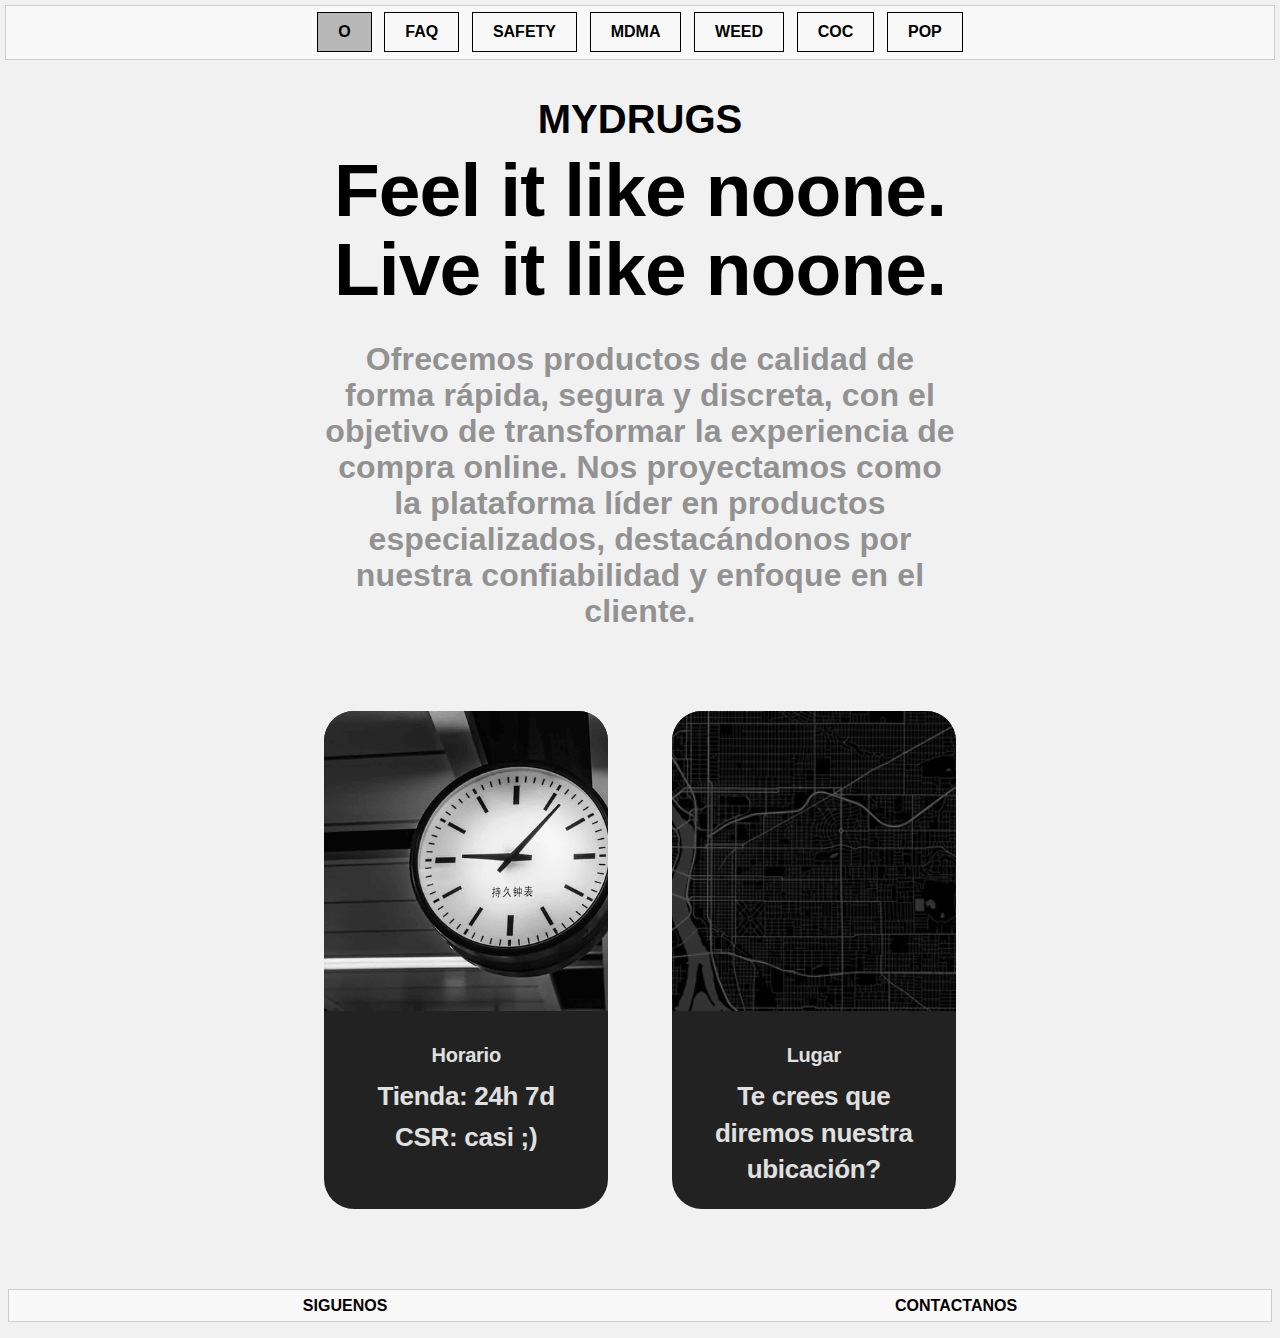
==== index.html @ 0e8f148c "Add files via upload" ====
<!DOCTYPE html>
<html lang="en">
  <head>
    <meta charset="UTF-8">
    <meta name="viewport" content="width=device-width, initial-scale=1.0">
    <meta http-equiv="X-UA-Compatible" content="ie=edge">
    <link rel="icon" href="img/logo.png" type="image/x-icon"> 
    <link rel="shortcut icon" href="img/logo.png" type="image/x-icon">
    <title>MYDRUGS</title>
    <link rel="stylesheet" href="style.css">
  </head>
  <body>
    <header>
        <ul id="header">
            <li id="logo"><a id="OOO" href="index.html">O</a></li>
            <li id="FAQ"><a href="FAQ.html">FAQ</a></li>
            <li id="SAFETY"><a href="SAF.html">SAFETY</a></li>
            <li id="MDMA"><a href="shop_MDMA.html">MDMA</a></li>
            <li id="WEED"><a href="shop_WEED.html">WEED</a></li>
            <li id="COC"><a href="shop_COC.html">COC</a></li>
            <li id="POP"><a href="shop_POP.html">POP</a></li>
        </ul>
    </header>
    

    <div id="wrapper">
        <h1 id="titulo">MYDRUGS</h1>
        <h2 class="subTitulo">Feel it like noone. Live it like noone.</h2>

        <p id="texto">
            Ofrecemos productos de calidad de forma rápida, segura y discreta, con el objetivo de transformar la experiencia de compra online. Nos proyectamos como la plataforma líder en productos especializados, destacándonos por nuestra confiabilidad y enfoque en el cliente.</p>

        <div id="contenedorHL"> 
            <div id="asiderIzq">
                <img src="img/imgHorario.png" class="imgsPresentacion">
                <div class="downContainer">
                    
                    <h3 >Horario</h3>
                    <p class="subP">Tienda: 24h  7d </p>
                    <p class="subP">CSR:  casi ;)</p>
                    
                </div>
                

            </div>

            <div id="asiderDer">
                <img src="img/imgLugar.png" class="imgsPresentacion">
                <div class="downContainer">
                    
                    <h3 >Lugar</h3>
                    <p class="subP">Te crees que diremos nuestra ubicación?</p>
                    
                </div>
                
            </div>

        </div>

    </div>


    <footer class="contBotonSubirMenu">
        <a class="botonSubirMenu" href="#header">↑</a>
        
    </footer>
    <footer>
        <ul id="footer">
            <li><a href="Conocenos.html">SIGUENOS</a></li>
            <li><a href="Conocenos.html">CONTACTANOS</a></li>
        </ul>
    </footer>

  </body>
</html>
---- style.css ----
/* MENU DE ARRIVA */

body {
    background-color: #f1f1f1;
}
#header {
    display: flex;
    justify-content: center;
    align-items: center;
    list-style: none;
    padding: 0;
    margin: 0;
    background-color: #f9f9f9;
    border: 1px solid #ccc;
    position: fixed; /* Fija el header */
    top: 5px; /* Posición en la parte superior */
    left: 5px;
    right: 5px;
    z-index: 1000; /* Asegura que esté sobre otros elementos */
}

.logo {
    width: 15px;
    height: 15px;
}



#header li {
    margin: 0.5% 0.5%;
}

#header a {

    display: block;
    padding: 10px 20px;
    border: 1px solid #000;
    text-decoration: none;
    color: black;
    font-weight: bold;
    font-family: Arial, sans-serif;
    text-align: center;
    transition: background-color 0.5s ease, color 0.5s ease; /* Añadir transición suave */
}

#header a:hover {
    background-color: #e0e0e0;
}


/*Contenedor principal */
#wrapper {
    width: 50%;
    margin: auto;
    margin-top: 70px;
    display: flex;
    flex-direction: column;
    text-align: center;
}

#titulo {
    font-size: 40px;
    line-height: 1.1;
    font-weight: 600;
    letter-spacing: 0em;
    font-family: SF Pro Display, SF Pro Icons, Helvetica Neue, Helvetica, Arial, sans-serif;
    margin-bottom: 0;
}

.subTitulo {
    font-size: 75px;
    line-height: 1.0555555556;
    font-weight: 600;
    letter-spacing: -0.012em;
    font-family: SF Pro Display, SF Pro Icons, Helvetica Neue, Helvetica, Arial, sans-serif;
    margin-bottom: auto;
    margin-top:10px;
}

#texto {
    color: #929292;
    font-size: 32px;
    line-height: 1.125;
    font-weight: 600;
    letter-spacing: .004em;
    font-family: SF Pro Display, SF Pro Icons, Helvetica Neue, Helvetica, Arial, sans-serif;
}

#contenedorHL {
    display: flex;
    min-height: 400px;
    justify-content: space-between;
}

#contenedorHL > * {
    margin-top: 50px;
    background-color: rgb(34, 34, 34);
    width: 45%;
    min-width: 100px;
    border-radius: 30px;
}


.imgSafety{
    align-items: center;
    width: 60%;
   margin: auto;
 
    object-fit: cover; /* Para que la img se comporte como quiero*/
   
}

 /* Contenedores */
.downContainer {
    display: flex;
    flex-direction: column;
    padding: 20px;
    border-bottom-left-radius: 30px;
    border-bottom-right-radius: 30px;
}


.imgsPresentacion {
    width: 100%;
    border-top-left-radius: 30px;
    border-top-right-radius: 30px;
    object-fit: cover; /* Para que la img se comporte como quiero*/
    height: 300px;
}

h3 {
    color: #e0e0e0;
    font-size: 20px;
    line-height: 1.0555555556;
    font-weight: 600;
    letter-spacing: -0.012em;
    font-family: SF Pro Display, SF Pro Icons, Helvetica Neue, Helvetica, Arial, sans-serif;
    margin: 10px 0;
}

.subP {
    margin-top: 2px;
    margin-bottom: 2px;
    color: #e0e0e0;
    font-size: 26px;
    line-height: 1.4;
    font-weight: 700;
    text-align: center; /* Para centrar el texto si es multilinea */
    letter-spacing: -0.012em;
    font-family: SF Pro Display, SF Pro Icons, Helvetica Neue, Helvetica, Arial, sans-serif;
}

 /* FOOTER */

 #footer {
    margin-top: 80px;
    display: flex;
    flex-wrap: wrap;
    justify-content: space-around;
    align-items: center;
    list-style: none;
    background-color: #f9f9f9;
    border: 1px solid #ccc;
 }

 #footer li {
    margin: 0.5% 0.5%;
}

#footer a {
    display: block;
    text-decoration: none;
    color: black;
    font-weight: bold;
    font-family: Arial, sans-serif;
    text-align: center;
}

#footer a:hover {
    font-weight:905;
}


 /* ESTILOS SEGUN HTML */

 #OOO{
    background-color: rgb(184, 184, 184);
 }

 #FAQQQ{
    background-color: rgb(184, 184, 184);
 }

 #SAFF{
    background-color: rgb(184, 184, 184);
 }

 #MDMAAA {
    background-color: rgb(184, 184, 184);
 }

 #WEEDDD {
    background-color: rgb(184, 184, 184);
 }

 #COCCC {
    background-color: rgb(184, 184, 184);
 }

 #POPPP {
    background-color: rgb(184, 184, 184);
 }



 /* TIENDAS */

#wrapperDos {
    width: 80%;
    margin: auto;
    margin-top: 105px;
}
.titulillo {
    font-size: 35px;
    line-height: 1.1;
    font-weight: 600;
    letter-spacing: 0em;
    font-family: SF Pro Display, SF Pro Icons, Helvetica Neue, Helvetica, Arial, sans-serif;
    margin-bottom: 20px;
}

.encavezado  {
    display: flex;
    justify-content: space-between;
}

.nombre {
    font-size: 75px;
    line-height: 1.0555555556;
    font-weight: 600;
    letter-spacing: -0.012em;
    font-family: SF Pro Display, SF Pro Icons, Helvetica Neue, Helvetica, Arial, sans-serif;
    margin-bottom: auto;
    margin-top:10px;
}

.slogan {
    color: #444444;
    font-size: 28px;
    line-height: 1.125;
    font-weight: 600;
    letter-spacing: .004em;
    font-family: SF Pro Display, SF Pro Icons, Helvetica Neue, Helvetica, Arial, sans-serif;
}

.drugContainer {
    display: flex;
    justify-content: space-between;
    flex-wrap: wrap;
}

.drugContainer > * {
    margin-top: 50px;
    background-color: rgb(255, 255, 255);
    width: 25%;
    min-height: 500px;
    border-radius: 30px;
    box-shadow: 0 0 10px rgba(0, 0, 0, 0.2);
}

.imgsDrug {
    width: 100%;
    border-top-left-radius: 30px;
    border-top-right-radius: 30px;
    object-fit: cover; /* Para que la img se comporte como quiero*/
    height: 300px;
}

/* Añadir transición y transformación al hover */
.drug {
    transition: transform 0.5s ease; /* Suaviza la transición */
    
}



.drug:hover {
    transform: scale(1.02); /* Aumenta el tamaño al 105% */
}

#drugMidUno {  
    margin-left: 12.5%;
    margin-right: 12.5%;
}

.drugTitle {
    font-size: 30px;
    line-height: 1.0555555556;
    font-weight: 600;
    letter-spacing: -0.012em;
    font-family: SF Pro Display, SF Pro Icons, Helvetica Neue, Helvetica, Arial, sans-serif;
    margin-bottom: auto;
    margin-top:10px;
    margin-left: 20px;
}

.description {
    color: #2c2929;
    font-size: 20px;
    line-height: 1.125;
    font-weight: 600;
    letter-spacing: .004em;
    font-family: SF Pro Display, SF Pro Icons, Helvetica Neue, Helvetica, Arial, sans-serif;
    margin-left: 20px;
}

.precios {
    margin-top: 30px;
    display: flex;
    justify-content: space-evenly;
}

.buy {
    border-radius: 10px;
    width: 30%;
    display: block;
    padding: 10px 20px;
    border: 1px solid #000;
    color: black;
    font-weight: bold;
    font-family: Arial, sans-serif;
    text-align: center;
    cursor: pointer;
    transition: background-color 0.3s ease, color 0.3s ease; /* Añadir transición suave */

}

.buy:hover {
    background-color: #2c2929;
    color: #e0e0e0;
}

 /* FAQ */

 .faq {
    text-align: justify;
    width: 100%;
    padding-top: 20px;
    padding-left: 20px;
    padding-right: 30px;
    margin: auto;
    margin-top: 30px;
 
}
 .divisor {
    width: 100%;
    background-color:#e0e0e0;
    min-height: 5px;
    margin-bottom: 20px;

 }
   /* BOTON SUBIR AL MENU EN LA MEDIA QUERI */
 .safety {
    text-align: justify;
    width: 70%;
    min-height: 20px;
    padding-top: 20px;
    padding-left: 20px;
    padding-right: 30px;
    margin: auto;
    margin-top: 30px;
 
}

  /* BOTON SUBIR AL MENU EN LA MEDIA QUERI */
  .contBotonSubirMenu {
    position: fixed; 
    display: flex;
    justify-content: flex-end;
    z-index: 1000; 
    bottom: 70px; 
    right: 15px;  
}

.botonSubirMenu {
    visibility: hidden;
    border-radius: 50%; /* Redondea completamente el botón */
    background-color: #c2c2c2;
    width: 35px;
    height: 35px;
    display: flex;
    align-items: center;
    justify-content: center;
    text-decoration: none;
    color: white; /* Color del ícono o texto en el botón */
    font-size: 35px; /* Ajusta el tamaño del contenido */
    cursor: pointer;
    transition: background-color 0.3s ease, color 0.3s ease; /* Añadir transición suave */
}

.botonSubirMenu:hover {
    background-color: #333; /* Cambia el color al hacer hover */
    
}



 /* Media queryssssssssssssssssssssssss */


@media(max-width: 1100px) {

    .botonSubirMenu {
        visibility: visible;
        
    }
    

    .faq {
        width: 80%;
    }
    .drugTitle {
        font-size: 25px;
       
    }

.titulillo {
    margin-top: 300px;
}
    
  
#wrapper {
    width: 70%;
}

#contenedorHL {
    flex-direction: column;
}

#contenedorHL > * {
    margin: auto;
    margin-bottom: 30px;
    width: 100%;
}

#titulo {
    font-size: 20px;
    margin-top: 300px;
}

.subTitulo {
    font-size: 35px;
}

#texto {
    font-size: 12px;
    margin-bottom: 30px;
}

.imgsPresentacion {
    height: 100px;
}

h3 {
    font-size: 20px;
}
.subP {
    font-size: 15px;
}

.nombre {
    font-size: 35px;
}


/* PAGINA VENTAS */
#wrapperDos {
   display: flex;
   flex-direction: column;
   text-align: center;
   width: 90%;
}

.encavezado {
    display: flex;
    flex-direction: column;
    text-align: center;
}

.drugContainer {
    display: flex;
    flex-direction: column;

}

.drug {
    margin: auto;
    margin-top: 50px;
    width: 90%;
}

#drugMidUno {  
    margin: auto;
    margin-top: 50px;
    width: 90%;
}

.imgsDrug {
    width: 100%;
    border-top-left-radius: 30px;
    border-top-right-radius: 30px;
    object-fit: cover; /* Para que la img se comporte como quiero*/
    height: 250px;
}

/* MENU ENCABEZADO*/

#header {
    position:absolute;
flex-direction: column;
}

#header li {
    width: 100%; /* Cada botón ocupará el 100% del ancho */
}

#footer {
    flex-direction: column;
 }



}
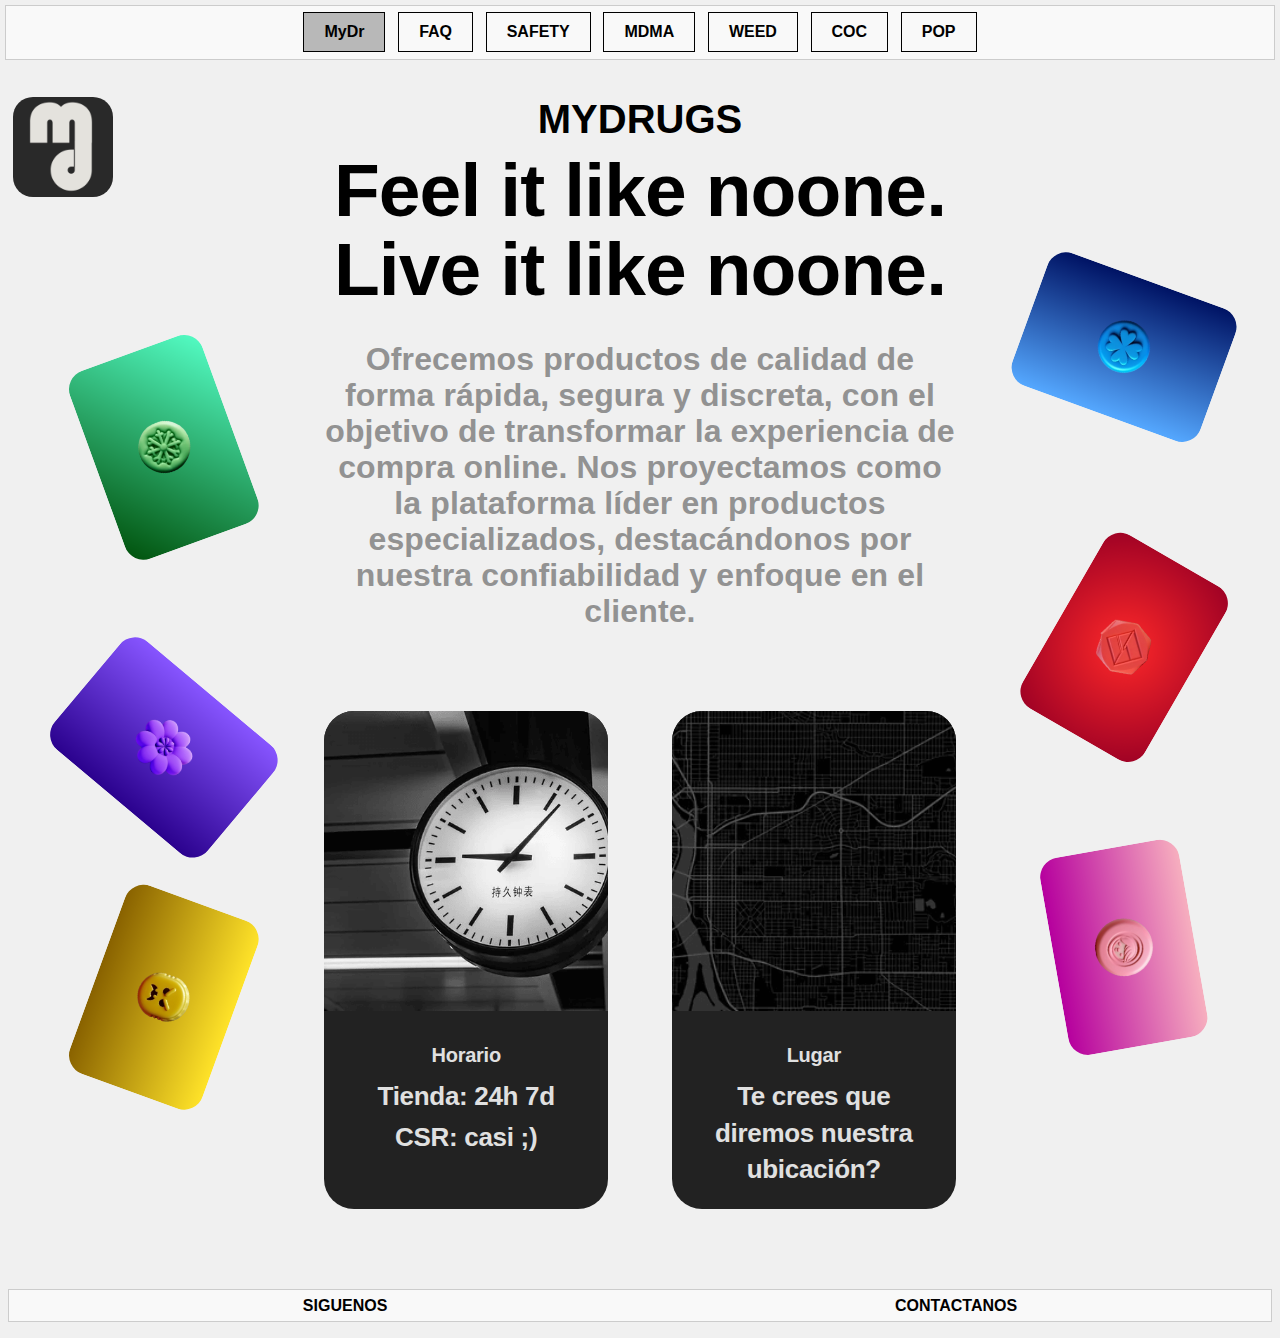
==== commit a15f7a70: "1 actualizacion" ====
--- a/index.html
+++ b/index.html
@@ -10,9 +10,19 @@
     <link rel="stylesheet" href="style.css">
   </head>
   <body>
+
+    <img src="img/logo.png" id="logoIMG">
+    <img src="img/MDMAimgs/green.png" id="greenPortada">
+    <img src="img/MDMAimgs/purple.png" id="purplePortada">
+    <img src="img/MDMAimgs/yellow.png" id="yellowPortada">
+    <img src="img/MDMAimgs/blue.png" id="bluePortada">
+    <img src="img/MDMAimgs/pink.png" id="pinkPortada">
+    <img src="img/MDMAimgs/red.png" id="redPortada">
+
+
     <header>
         <ul id="header">
-            <li id="logo"><a id="OOO" href="index.html">O</a></li>
+            <li id="logo"><a id="OOO" href="index.html">MyDr</a></li>
             <li id="FAQ"><a href="FAQ.html">FAQ</a></li>
             <li id="SAFETY"><a href="SAF.html">SAFETY</a></li>
             <li id="MDMA"><a href="shop_MDMA.html">MDMA</a></li>
--- a/style.css
+++ b/style.css
@@ -1,8 +1,10 @@
 /* MENU DE ARRIVA */
 
 body {
-    background-color: #f1f1f1;
-}
+    background-color: #f0f0f0; /* Color de fondo base */
+}
+
+
 #header {
     display: flex;
     justify-content: center;
@@ -19,11 +21,83 @@
     z-index: 1000; /* Asegura que esté sobre otros elementos */
 }
 
-.logo {
-    width: 15px;
-    height: 15px;
-}
-
+#greenPortada {
+    position: absolute;
+    margin-top: 306.8px;
+    left: 5%;
+    border-radius:20px ;
+    width: 200px;
+    rotate: 70deg;
+    z-index: -1000; 
+}
+
+
+#purplePortada {
+    position: absolute;
+    margin-top: 606.8px;
+    left: 5%;
+    border-radius:20px ;
+    width: 200px;
+    rotate: 40deg;
+    z-index: -1000; 
+}
+
+#yellowPortada {
+    position: absolute;
+    margin-top: 856.8px;
+    left: 5%;
+    border-radius:20px ;
+    width: 200px;
+    rotate: 110deg;
+    z-index: -1000; 
+}
+
+#bluePortada {
+    position: absolute;
+    margin-top: 206.8px;
+    left: 80%;
+    border-radius:20px ;
+    width: 200px;
+    rotate: 200deg;
+    z-index: -1000; 
+}
+
+#redPortada {
+    position: absolute;
+    margin-top: 506.8px;
+    left: 80%;
+    border-radius:20px ;
+    width: 200px;
+    rotate: 300deg;
+    z-index: -1000; 
+}
+
+#pinkPortada {
+    position: absolute;
+    margin-top: 806.8px;
+    left: 80%;
+    border-radius:20px ;
+    width: 200px;
+    rotate: 80deg;
+    z-index: -1000; 
+}
+
+#logoIMGDOS {
+    position: absolute;
+    margin-top: 6px;
+    margin-left: 5px;
+    border-radius:20px ;
+    width: 100px;
+}
+
+
+#logoIMG {
+    position: absolute;
+    margin-top: 26.8px;
+    margin-left: 5px;
+    border-radius:20px ;
+    width: 100px;
+}
 
 
 #header li {
@@ -321,6 +395,7 @@
 }
 
 .buy {
+    margin-bottom: 20px;
     border-radius: 10px;
     width: 30%;
     display: block;
@@ -410,6 +485,57 @@
 
 @media(max-width: 1100px) {
 
+    #greenPortada {
+        position: absolute;
+        margin-top: 306.8px;
+        left: 2%;
+        border-radius:20px ;
+        width: 40px;
+        rotate: 70deg;
+    }
+    
+    
+    #purplePortada {
+
+        margin-top: 606.8px;
+        left: 2%;
+
+        width: 20px;
+
+    }
+    
+    #yellowPortada {
+        margin-top: 856.8px;
+        left: 2%;
+        width: 25px;
+    }
+    
+    #bluePortada {
+        margin-top: 406.8px;
+        left: 95%;
+        width: 20px;
+    }
+    
+    #redPortada {
+        margin-top: 625.8px;
+        left: 93%;
+        width: 30px;
+    }
+    
+    #pinkPortada {
+        left: 95%;
+        width: 22px;
+        margin-top: 906.8px;
+    }
+    
+    
+
+
+
+
+
+
+
     .botonSubirMenu {
         visibility: visible;
         
@@ -529,5 +655,4 @@
  }
 
 
-
-}
+}
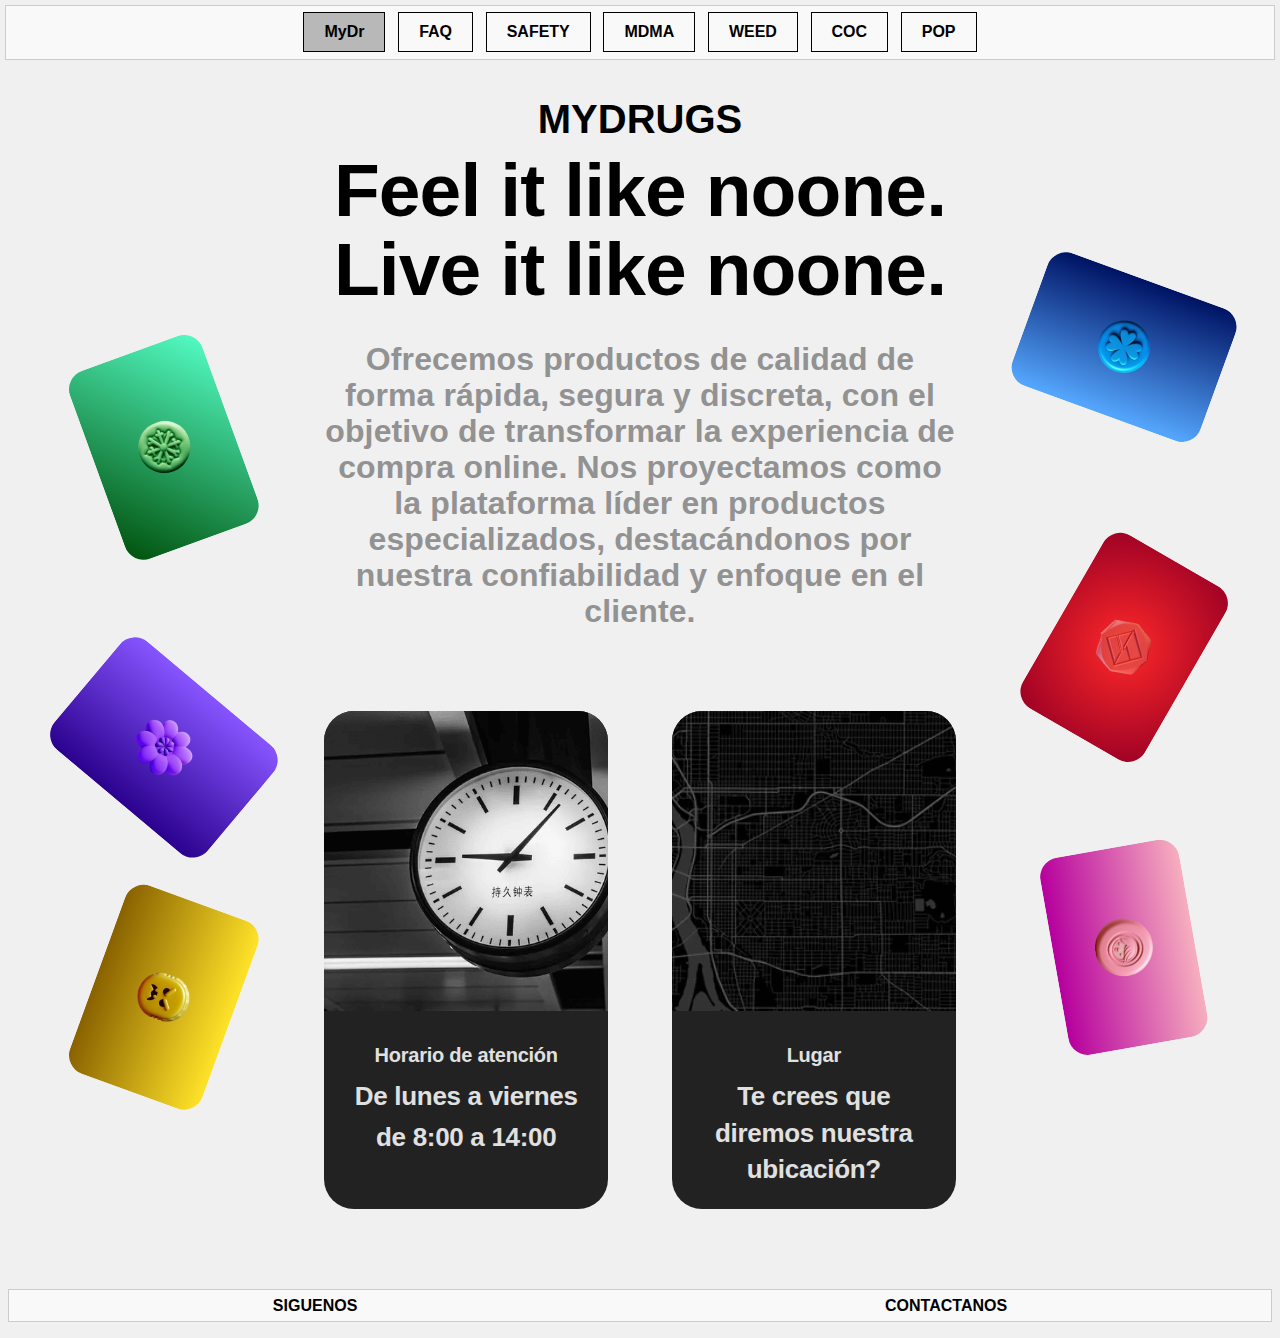
==== commit 8b983d37: "ulyima mydrugs3.0" ====
--- a/index.html
+++ b/index.html
@@ -11,7 +11,6 @@
   </head>
   <body>
 
-    <img src="img/logo.png" id="logoIMG">
     <img src="img/MDMAimgs/green.png" id="greenPortada">
     <img src="img/MDMAimgs/purple.png" id="purplePortada">
     <img src="img/MDMAimgs/yellow.png" id="yellowPortada">
@@ -45,9 +44,9 @@
                 <img src="img/imgHorario.png" class="imgsPresentacion">
                 <div class="downContainer">
                     
-                    <h3 >Horario</h3>
-                    <p class="subP">Tienda: 24h  7d </p>
-                    <p class="subP">CSR:  casi ;)</p>
+                    <h3 >Horario de atención</h3>
+                    <p class="subP">De lunes a viernes</p>
+                    <p class="subP">de 8:00 a 14:00</p>
                     
                 </div>
                 
--- a/style.css
+++ b/style.css
@@ -82,22 +82,96 @@
     z-index: -1000; 
 }
 
-#logoIMGDOS {
-    position: absolute;
-    margin-top: 6px;
-    margin-left: 5px;
-    border-radius:20px ;
-    width: 100px;
-}
-
-
-#logoIMG {
-    position: absolute;
-    margin-top: 26.8px;
-    margin-left: 5px;
-    border-radius:20px ;
-    width: 100px;
-}
+#catorce {
+    visibility: hidden;
+    position: absolute;
+    margin-top: 806.8px;
+    left: 80%;
+    border-radius:20px ;
+    width: 200px;
+    rotate: 80deg;
+    z-index: -1000; 
+}
+
+#quince {
+    visibility: hidden;
+    position: absolute;
+    margin-top: 806.8px;
+    left: 80%;
+    border-radius:20px ;
+    width: 200px;
+    rotate: 80deg;
+    z-index: -1000; 
+}
+
+#dieziseis {
+    visibility: hidden;
+    position: absolute;
+    margin-top: 806.8px;
+    left: 80%;
+    border-radius:20px ;
+    width: 200px;
+    rotate: 80deg;
+    z-index: -1000; 
+}
+
+#diezisiete {
+    visibility: hidden;
+    position: absolute;
+    margin-top: 806.8px;
+    left: 80%;
+    border-radius:20px ;
+    width: 200px;
+    rotate: 80deg;
+    z-index: -1000; 
+}
+
+#dieziocho {
+    visibility: hidden;
+    position: absolute;
+    margin-top: 806.8px;
+    left: 80%;
+    border-radius:20px ;
+    width: 200px;
+    rotate: 80deg;
+    z-index: -1000; 
+}
+
+#diezinueve {
+    visibility: hidden;
+    position: absolute;
+    margin-top: 806.8px;
+    left: 80%;
+    border-radius:20px ;
+    width: 200px;
+    rotate: 80deg;
+    z-index: -1000; 
+}
+
+#veinte {
+    visibility: hidden;
+    position: absolute;
+    margin-top: 806.8px;
+    left: 80%;
+    border-radius:20px ;
+    width: 200px;
+    rotate: 80deg;
+    z-index: -1000; 
+}
+
+#veinteiuno {
+    visibility: hidden;
+    position: absolute;
+    margin-top: 806.8px;
+    left: 80%;
+    border-radius:20px ;
+    width: 200px;
+    rotate: 80deg;
+    z-index: -1000;  
+}
+
+
+
 
 
 #header li {
@@ -178,10 +252,8 @@
 .imgSafety{
     align-items: center;
     width: 60%;
-   margin: auto;
- 
+    margin: auto;
     object-fit: cover; /* Para que la img se comporte como quiero*/
-   
 }
 
  /* Contenedores */
@@ -240,6 +312,9 @@
  #footer li {
     margin: 0.5% 0.5%;
 }
+footer ul{
+    padding-left: 0;
+}
 
 #footer a {
     display: block;
@@ -399,7 +474,7 @@
     border-radius: 10px;
     width: 30%;
     display: block;
-    padding: 10px 20px;
+    padding: 3% 5%;
     border: 1px solid #000;
     color: black;
     font-weight: bold;
@@ -444,7 +519,6 @@
     padding-right: 30px;
     margin: auto;
     margin-top: 30px;
- 
 }
 
   /* BOTON SUBIR AL MENU EN LA MEDIA QUERI */
@@ -460,7 +534,7 @@
 .botonSubirMenu {
     visibility: hidden;
     border-radius: 50%; /* Redondea completamente el botón */
-    background-color: #c2c2c2;
+    background-color: #333;
     width: 35px;
     height: 35px;
     display: flex;
@@ -473,17 +547,85 @@
     transition: background-color 0.3s ease, color 0.3s ease; /* Añadir transición suave */
 }
 
-.botonSubirMenu:hover {
-    background-color: #333; /* Cambia el color al hacer hover */
-    
-}
-
 
 
  /* Media queryssssssssssssssssssssssss */
 
+ @media(max-width: 500px) {
+
+    #catorce {
+        visibility: visible;
+        margin-top: 1325.8px;
+        left: 93%;
+        width: 26px;
+        rotate: 160deg;
+    }
+    
+    #quince {
+        visibility: visible;
+        margin-top: 1125.8px;
+        left: 1%;
+        width: 30px;
+        rotate: 60deg;
+    }
+    
+    #dieziseis {
+        visibility: visible;
+        margin-top: 1525.8px;
+        left: 1%;
+        width: 20px;
+        rotate: 10deg;
+    }
+    
+    #diezisiete {
+        visibility: visible;
+        margin-top: 1760.8px;
+        left: 93%;
+        width: 24px;
+        rotate: 100deg;
+    }
+    
+    #dieziocho {
+        visibility: visible;
+        margin-top: 2060.8px;
+        left: 3%;
+        width: 24px;
+        rotate: 100deg;
+    }
+    
+    #diezinueve {
+        visibility: visible;
+        margin-top: 2460.8px;
+        left: 93%;
+        width: 24px;
+        rotate: 100deg; 
+    }
+
+    #veinte {
+        visibility: visible;
+        margin-top: 2760.8px;
+        left: 1%;
+        width: 30px;
+        rotate: 60deg; 
+    }
+    
+    #veinteiuno {
+        visibility: visible;
+        margin-top: 3000.8px;
+        left: 90%;
+        width: 33px;
+        rotate: 50deg; 
+    }
+
+ }
+
 
 @media(max-width: 1100px) {
+
+    .safety {
+        text-align: start;
+       
+    }
 
     #greenPortada {
         position: absolute;
@@ -491,7 +633,7 @@
         left: 2%;
         border-radius:20px ;
         width: 40px;
-        rotate: 70deg;
+        rotate: 100deg;
     }
     
     
@@ -528,13 +670,6 @@
         margin-top: 906.8px;
     }
     
-    
-
-
-
-
-
-
 
     .botonSubirMenu {
         visibility: visible;
@@ -544,6 +679,7 @@
 
     .faq {
         width: 80%;
+        text-align: start;
     }
     .drugTitle {
         font-size: 25px;
